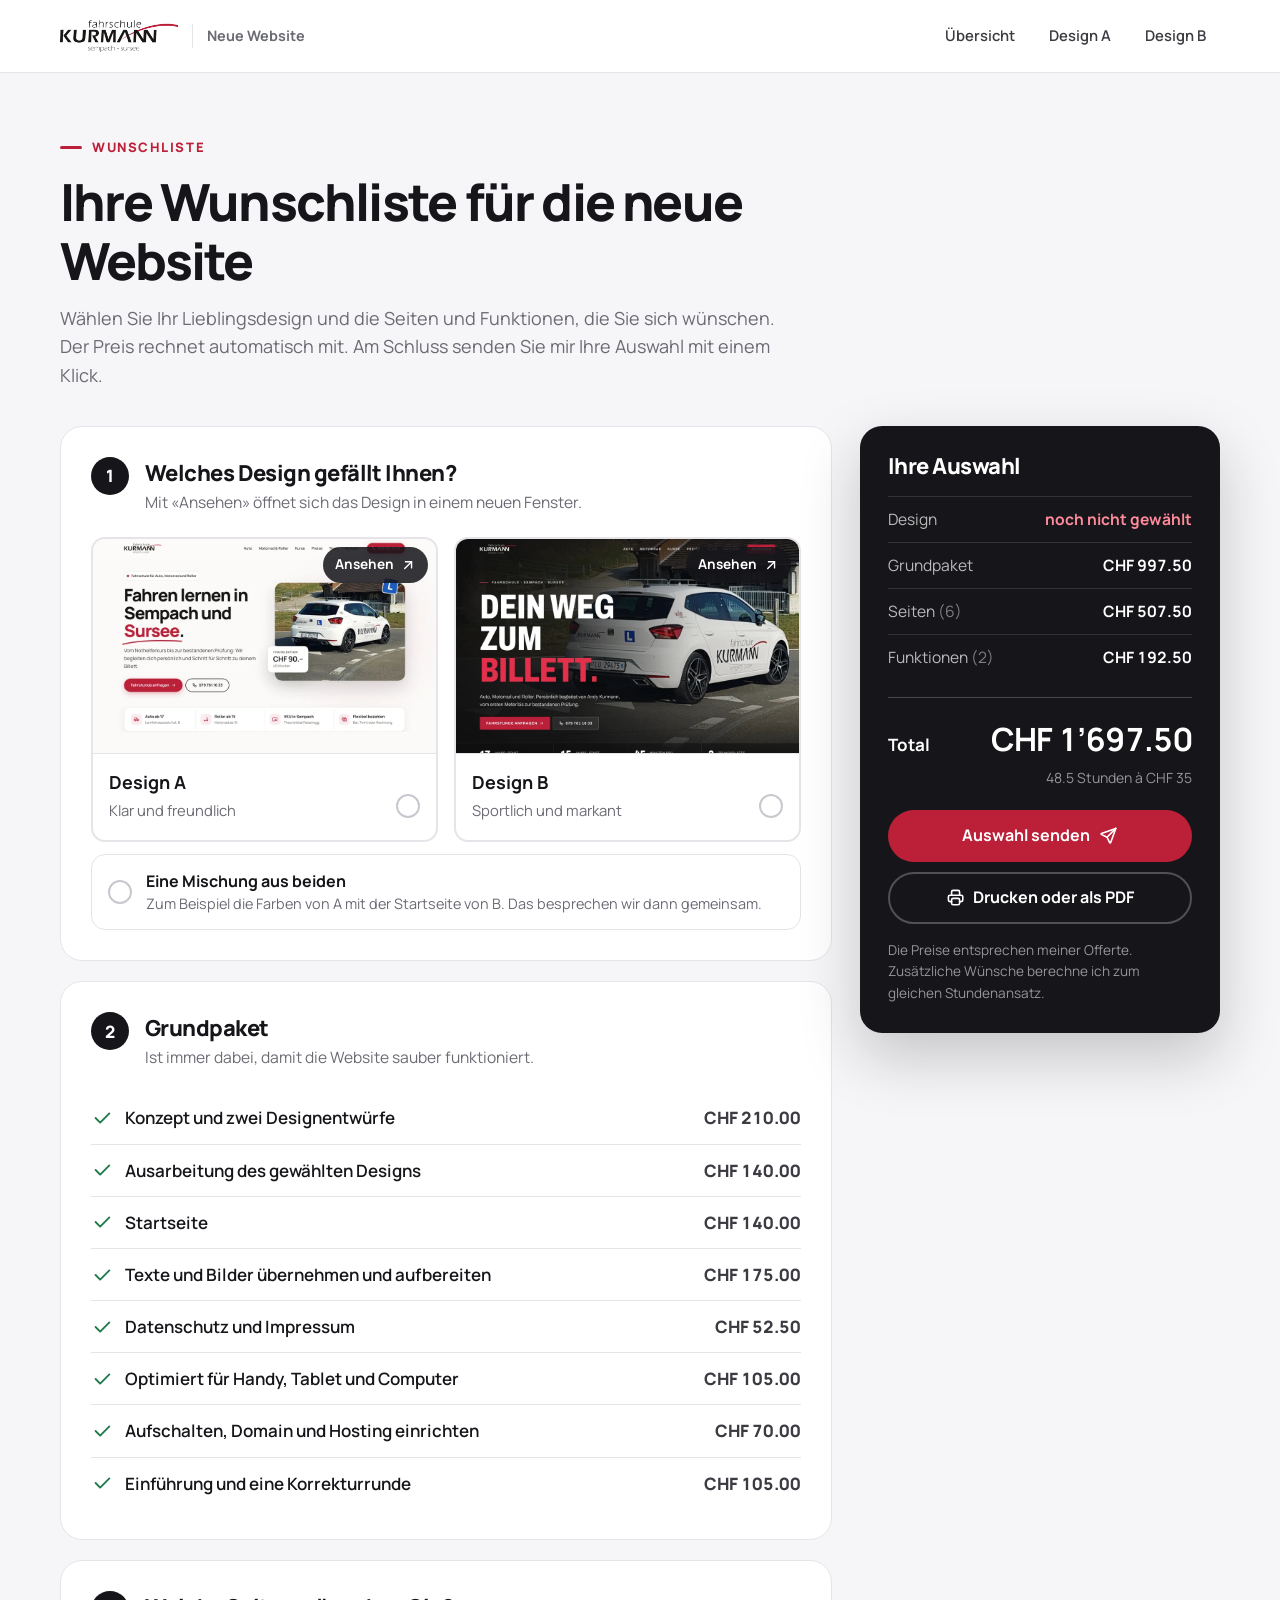
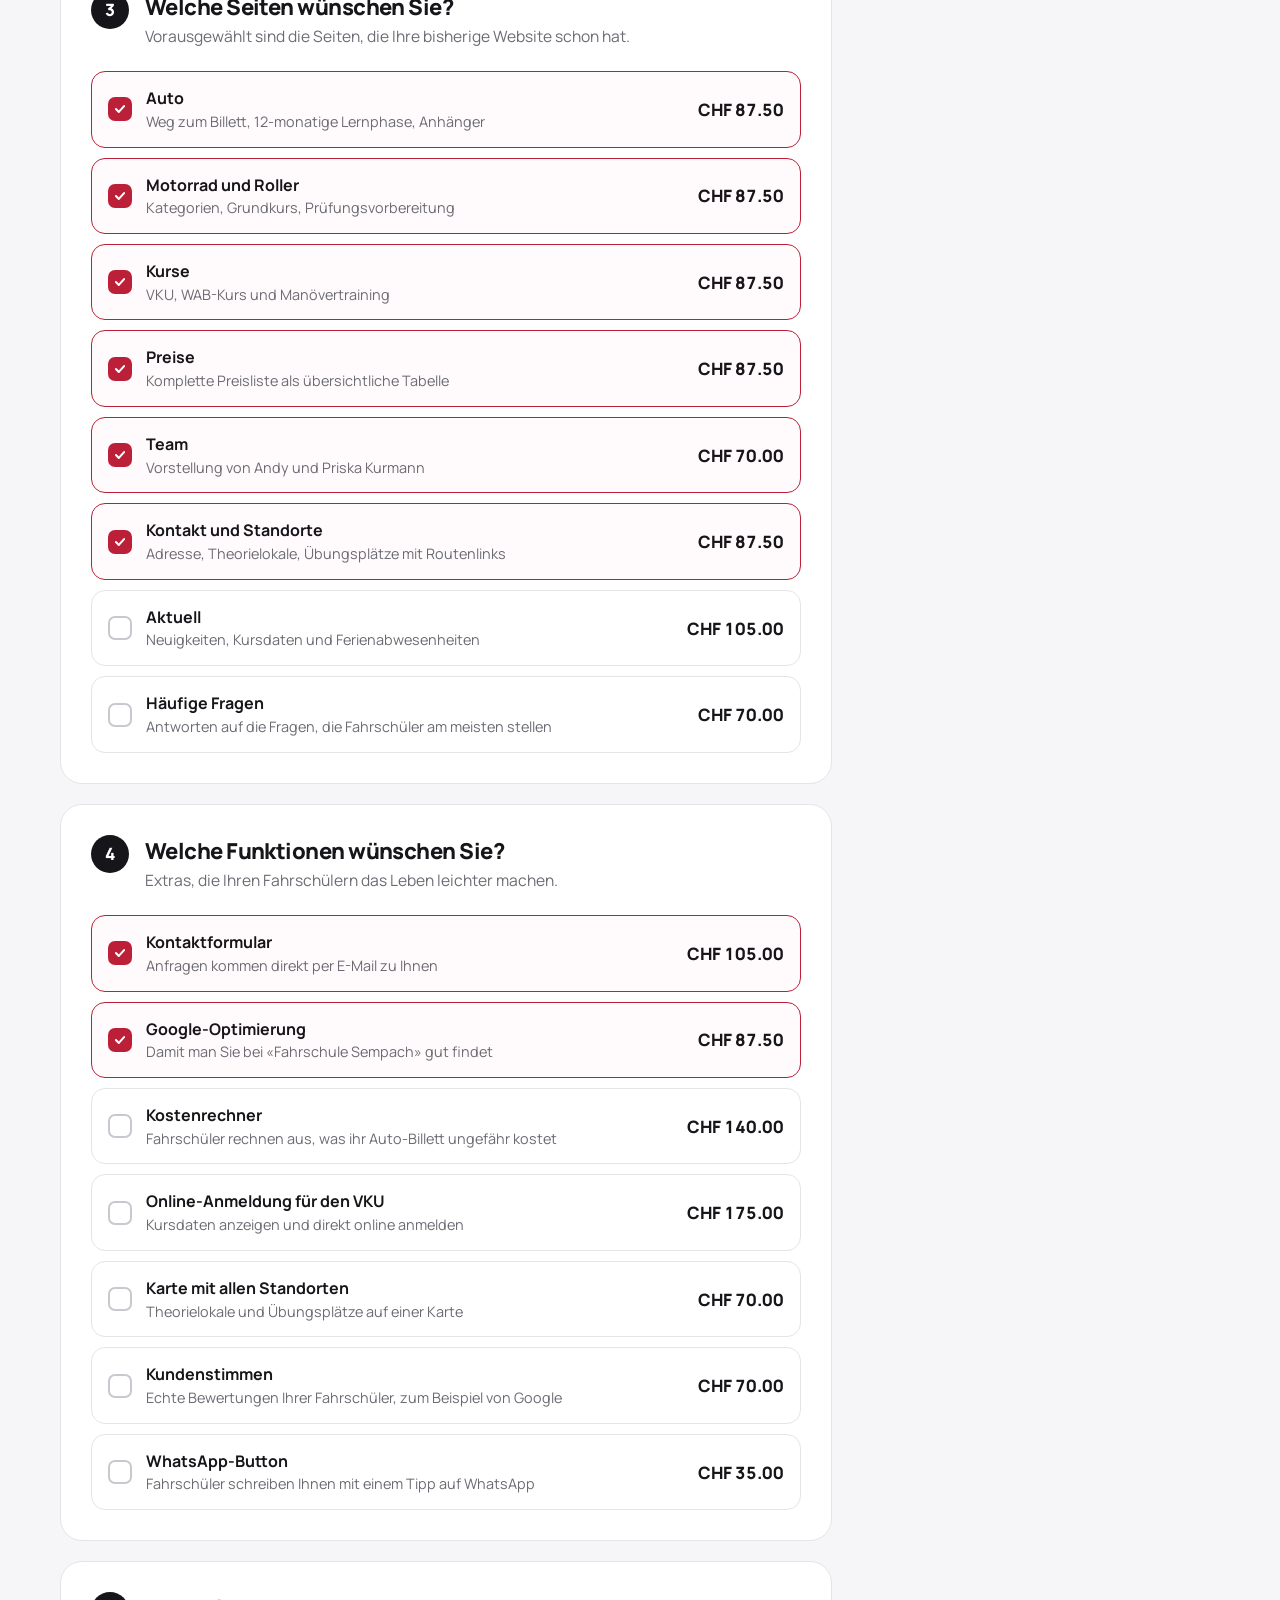
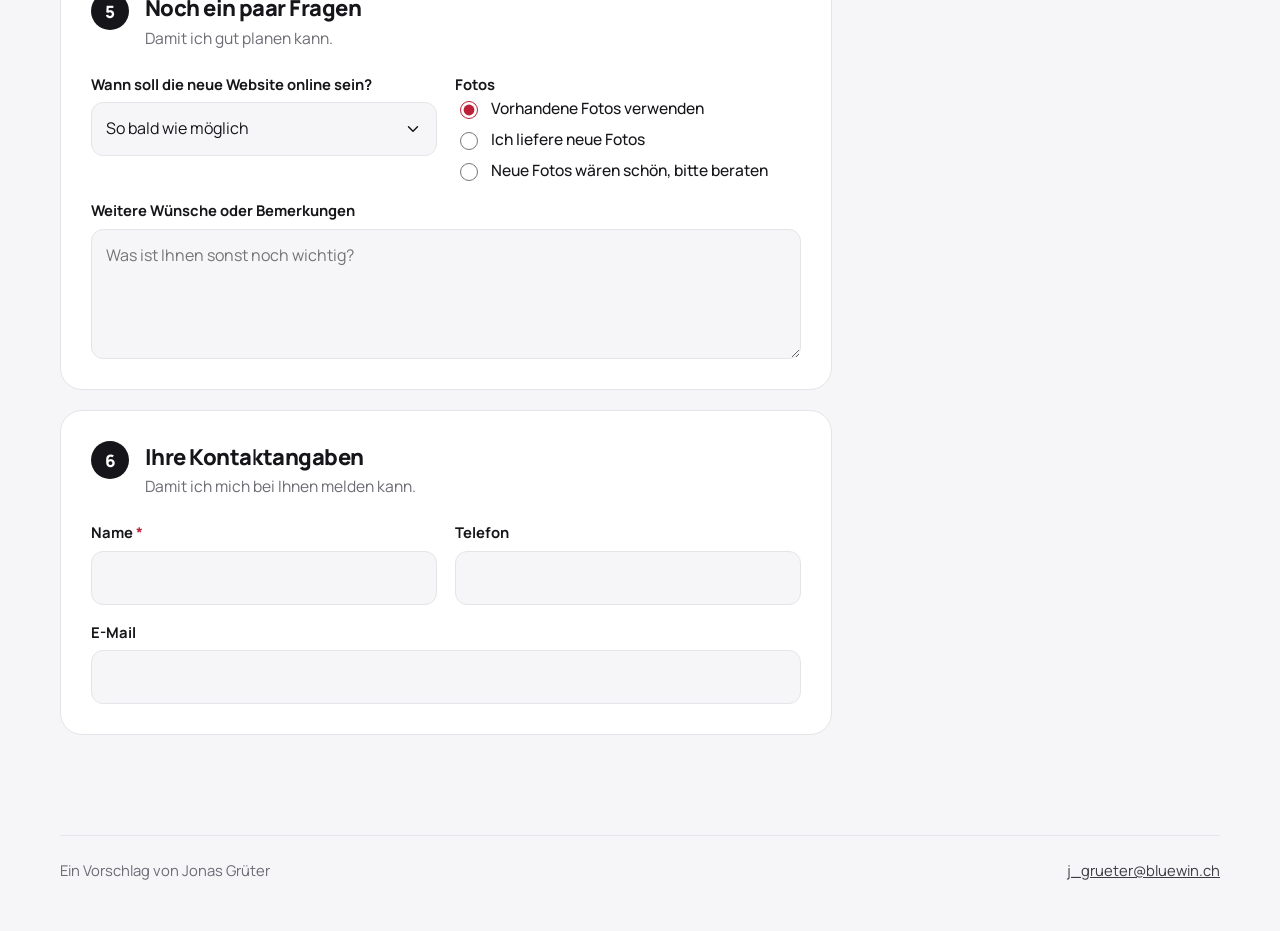
==== wunschliste/index.html @ 1cbbe9bb "Zwei Designvorschläge für die Startseite und Wunschliste Statt der fertigen Einseiten-Website gibt e" ====
<!doctype html>
<html lang="de-CH">
<head>
  <meta charset="utf-8">
  <meta name="viewport" content="width=device-width, initial-scale=1">
  <title>Wunschliste | Neue Website Fahrschule Kurmann</title>
  <meta name="description" content="Wählen Sie Design, Seiten und Funktionen für die neue Website der Fahrschule Kurmann.">
  <meta name="robots" content="noindex, nofollow">
  <meta name="theme-color" content="#bc2038">
  <link rel="icon" href="../favicon.svg" type="image/svg+xml">
  <link rel="preload" href="../assets/fonts/manrope-latin-wght-normal.woff2" as="font" type="font/woff2" crossorigin>
  <link rel="stylesheet" href="../assets/shared/basis.css">
  <link rel="stylesheet" href="style.css">
  <script src="app.js" defer></script>
</head>
<body>
  <!-- Icons: Tabler Icons (MIT), https://tabler.io/icons -->
  <svg xmlns="http://www.w3.org/2000/svg" style="display:none" aria-hidden="true">
    <symbol id="i-arrow-up-right" viewBox="0 0 24 24"><path d="M17 7l-10 10"/><path d="M8 7l9 0l0 9"/></symbol>
    <symbol id="i-check" viewBox="0 0 24 24"><path d="M5 12l5 5l10 -10"/></symbol>
    <symbol id="i-printer" viewBox="0 0 24 24"><path d="M17 17h2a2 2 0 0 0 2 -2v-4a2 2 0 0 0 -2 -2h-14a2 2 0 0 0 -2 2v4a2 2 0 0 0 2 2h2"/><path d="M17 9v-4a2 2 0 0 0 -2 -2h-6a2 2 0 0 0 -2 2v4"/><path d="M7 15a2 2 0 0 1 2 -2h6a2 2 0 0 1 2 2v4a2 2 0 0 1 -2 2h-6a2 2 0 0 1 -2 -2l0 -4"/></symbol>
    <symbol id="i-send" viewBox="0 0 24 24"><path d="M10 14l11 -11"/><path d="M21 3l-6.5 18a.55 .55 0 0 1 -1 0l-3.5 -7l-7 -3.5a.55 .55 0 0 1 0 -1l18 -6.5"/></symbol>
  </svg>

  <header class="top">
    <div class="wrap top-inner">
      <a class="top-brand" href="../">
        <img src="../assets/img/logo.png" alt="Fahrschule Kurmann" width="450" height="124">
        <span>Neue Website</span>
      </a>
      <nav class="top-links" aria-label="Designvorschläge">
        <a href="../">Übersicht</a>
        <a href="../design-a/" target="_blank" rel="noopener">Design A</a>
        <a href="../design-b/" target="_blank" rel="noopener">Design B</a>
      </nav>
    </div>
  </header>

  <main class="wrap">
    <div class="intro">
      <p class="kicker">Wunschliste</p>
      <h1>Ihre Wunschliste für die neue Website</h1>
      <p>Wählen Sie Ihr Lieblingsdesign und die Seiten und Funktionen, die Sie sich wünschen. Der Preis rechnet automatisch mit. Am Schluss senden Sie mir Ihre Auswahl mit einem Klick.</p>
    </div>

    <div class="layout">
      <form class="wish" id="wish" novalidate>

        <!-- 1 Design -->
        <section class="block" aria-labelledby="h-design">
          <div class="block-head">
            <span class="block-no">1</span>
            <div>
              <h2 id="h-design">Welches Design gefällt Ihnen?</h2>
              <p>Mit «Ansehen» öffnet sich das Design in einem neuen Fenster.</p>
            </div>
          </div>
          <div class="designs" id="designs">
            <div class="design">
              <label class="design-pick">
                <input type="radio" name="design" value="Design A: Klar und freundlich">
                <img src="../assets/img/vorschau-a.webp" width="960" height="600" alt="Vorschau Design A">
                <span class="design-text"><strong>Design A</strong><span>Klar und freundlich</span></span>
                <span class="radio" aria-hidden="true"></span>
              </label>
              <a class="design-view" href="../design-a/" target="_blank" rel="noopener">Ansehen <svg class="i" aria-hidden="true"><use href="#i-arrow-up-right"/></svg></a>
            </div>
            <div class="design">
              <label class="design-pick">
                <input type="radio" name="design" value="Design B: Sportlich und markant">
                <img src="../assets/img/vorschau-b.webp" width="960" height="600" alt="Vorschau Design B">
                <span class="design-text"><strong>Design B</strong><span>Sportlich und markant</span></span>
                <span class="radio" aria-hidden="true"></span>
              </label>
              <a class="design-view" href="../design-b/" target="_blank" rel="noopener">Ansehen <svg class="i" aria-hidden="true"><use href="#i-arrow-up-right"/></svg></a>
            </div>
          </div>
          <label class="opt opt-mix">
            <input type="radio" name="design" value="Mischung aus beiden, gerne besprechen">
            <span class="opt-box opt-box-round" aria-hidden="true"></span>
            <span class="opt-text"><strong>Eine Mischung aus beiden</strong><small>Zum Beispiel die Farben von A mit der Startseite von B. Das besprechen wir dann gemeinsam.</small></span>
          </label>
          <p class="error" id="design-error" hidden>Bitte wählen Sie ein Design aus.</p>
        </section>

        <!-- 2 Grundpaket -->
        <section class="block" aria-labelledby="h-base">
          <div class="block-head">
            <span class="block-no">2</span>
            <div>
              <h2 id="h-base">Grundpaket</h2>
              <p>Ist immer dabei, damit die Website sauber funktioniert.</p>
            </div>
          </div>
          <ul class="base" id="base">
            <li data-hours="6"><svg class="i" aria-hidden="true"><use href="#i-check"/></svg><span>Konzept und zwei Designentwürfe</span><span class="cost">CHF 210.00</span></li>
            <li data-hours="4"><svg class="i" aria-hidden="true"><use href="#i-check"/></svg><span>Ausarbeitung des gewählten Designs</span><span class="cost">CHF 140.00</span></li>
            <li data-hours="4"><svg class="i" aria-hidden="true"><use href="#i-check"/></svg><span>Startseite</span><span class="cost">CHF 140.00</span></li>
            <li data-hours="5"><svg class="i" aria-hidden="true"><use href="#i-check"/></svg><span>Texte und Bilder übernehmen und aufbereiten</span><span class="cost">CHF 175.00</span></li>
            <li data-hours="1.5"><svg class="i" aria-hidden="true"><use href="#i-check"/></svg><span>Datenschutz und Impressum</span><span class="cost">CHF 52.50</span></li>
            <li data-hours="3"><svg class="i" aria-hidden="true"><use href="#i-check"/></svg><span>Optimiert für Handy, Tablet und Computer</span><span class="cost">CHF 105.00</span></li>
            <li data-hours="2"><svg class="i" aria-hidden="true"><use href="#i-check"/></svg><span>Aufschalten, Domain und Hosting einrichten</span><span class="cost">CHF 70.00</span></li>
            <li data-hours="3"><svg class="i" aria-hidden="true"><use href="#i-check"/></svg><span>Einführung und eine Korrekturrunde</span><span class="cost">CHF 105.00</span></li>
          </ul>
        </section>

        <!-- 3 Seiten -->
        <section class="block" aria-labelledby="h-pages">
          <div class="block-head">
            <span class="block-no">3</span>
            <div>
              <h2 id="h-pages">Welche Seiten wünschen Sie?</h2>
              <p>Vorausgewählt sind die Seiten, die Ihre bisherige Website schon hat.</p>
            </div>
          </div>
          <div class="opts" data-group="Seiten">
            <label class="opt"><input type="checkbox" name="seite" value="Auto" data-hours="2.5" checked><span class="opt-box" aria-hidden="true"></span><span class="opt-text"><strong>Auto</strong><small>Weg zum Billett, 12-monatige Lernphase, Anhänger</small></span><span class="cost">CHF 87.50</span></label>
            <label class="opt"><input type="checkbox" name="seite" value="Motorrad und Roller" data-hours="2.5" checked><span class="opt-box" aria-hidden="true"></span><span class="opt-text"><strong>Motorrad und Roller</strong><small>Kategorien, Grundkurs, Prüfungsvorbereitung</small></span><span class="cost">CHF 87.50</span></label>
            <label class="opt"><input type="checkbox" name="seite" value="Kurse" data-hours="2.5" checked><span class="opt-box" aria-hidden="true"></span><span class="opt-text"><strong>Kurse</strong><small>VKU, WAB-Kurs und Manövertraining</small></span><span class="cost">CHF 87.50</span></label>
            <label class="opt"><input type="checkbox" name="seite" value="Preise" data-hours="2.5" checked><span class="opt-box" aria-hidden="true"></span><span class="opt-text"><strong>Preise</strong><small>Komplette Preisliste als übersichtliche Tabelle</small></span><span class="cost">CHF 87.50</span></label>
            <label class="opt"><input type="checkbox" name="seite" value="Team" data-hours="2" checked><span class="opt-box" aria-hidden="true"></span><span class="opt-text"><strong>Team</strong><small>Vorstellung von Andy und Priska Kurmann</small></span><span class="cost">CHF 70.00</span></label>
            <label class="opt"><input type="checkbox" name="seite" value="Kontakt und Standorte" data-hours="2.5" checked><span class="opt-box" aria-hidden="true"></span><span class="opt-text"><strong>Kontakt und Standorte</strong><small>Adresse, Theorielokale, Übungsplätze mit Routenlinks</small></span><span class="cost">CHF 87.50</span></label>
            <label class="opt"><input type="checkbox" name="seite" value="Aktuell" data-hours="3"><span class="opt-box" aria-hidden="true"></span><span class="opt-text"><strong>Aktuell</strong><small>Neuigkeiten, Kursdaten und Ferienabwesenheiten</small></span><span class="cost">CHF 105.00</span></label>
            <label class="opt"><input type="checkbox" name="seite" value="Häufige Fragen" data-hours="2"><span class="opt-box" aria-hidden="true"></span><span class="opt-text"><strong>Häufige Fragen</strong><small>Antworten auf die Fragen, die Fahrschüler am meisten stellen</small></span><span class="cost">CHF 70.00</span></label>
          </div>
        </section>

        <!-- 4 Funktionen -->
        <section class="block" aria-labelledby="h-features">
          <div class="block-head">
            <span class="block-no">4</span>
            <div>
              <h2 id="h-features">Welche Funktionen wünschen Sie?</h2>
              <p>Extras, die Ihren Fahrschülern das Leben leichter machen.</p>
            </div>
          </div>
          <div class="opts" data-group="Funktionen">
            <label class="opt"><input type="checkbox" name="funktion" value="Kontaktformular" data-hours="3" checked><span class="opt-box" aria-hidden="true"></span><span class="opt-text"><strong>Kontaktformular</strong><small>Anfragen kommen direkt per E-Mail zu Ihnen</small></span><span class="cost">CHF 105.00</span></label>
            <label class="opt"><input type="checkbox" name="funktion" value="Google-Optimierung" data-hours="2.5" checked><span class="opt-box" aria-hidden="true"></span><span class="opt-text"><strong>Google-Optimierung</strong><small>Damit man Sie bei «Fahrschule Sempach» gut findet</small></span><span class="cost">CHF 87.50</span></label>
            <label class="opt"><input type="checkbox" name="funktion" value="Kostenrechner" data-hours="4"><span class="opt-box" aria-hidden="true"></span><span class="opt-text"><strong>Kostenrechner</strong><small>Fahrschüler rechnen aus, was ihr Auto-Billett ungefähr kostet</small></span><span class="cost">CHF 140.00</span></label>
            <label class="opt"><input type="checkbox" name="funktion" value="Online-Anmeldung VKU" data-hours="5"><span class="opt-box" aria-hidden="true"></span><span class="opt-text"><strong>Online-Anmeldung für den VKU</strong><small>Kursdaten anzeigen und direkt online anmelden</small></span><span class="cost">CHF 175.00</span></label>
            <label class="opt"><input type="checkbox" name="funktion" value="Karte mit Standorten" data-hours="2"><span class="opt-box" aria-hidden="true"></span><span class="opt-text"><strong>Karte mit allen Standorten</strong><small>Theorielokale und Übungsplätze auf einer Karte</small></span><span class="cost">CHF 70.00</span></label>
            <label class="opt"><input type="checkbox" name="funktion" value="Kundenstimmen" data-hours="2"><span class="opt-box" aria-hidden="true"></span><span class="opt-text"><strong>Kundenstimmen</strong><small>Echte Bewertungen Ihrer Fahrschüler, zum Beispiel von Google</small></span><span class="cost">CHF 70.00</span></label>
            <label class="opt"><input type="checkbox" name="funktion" value="WhatsApp-Button" data-hours="1"><span class="opt-box" aria-hidden="true"></span><span class="opt-text"><strong>WhatsApp-Button</strong><small>Fahrschüler schreiben Ihnen mit einem Tipp auf WhatsApp</small></span><span class="cost">CHF 35.00</span></label>
          </div>
        </section>

        <!-- 5 Weitere Angaben -->
        <section class="block" aria-labelledby="h-more">
          <div class="block-head">
            <span class="block-no">5</span>
            <div>
              <h2 id="h-more">Noch ein paar Fragen</h2>
              <p>Damit ich gut planen kann.</p>
            </div>
          </div>
          <div class="fields">
            <div class="field">
              <label for="f-when">Wann soll die neue Website online sein?</label>
              <select id="f-when" name="termin">
                <option>So bald wie möglich</option>
                <option>Bis Ende 2026</option>
                <option>Bis Frühling 2027, vor der Motorradsaison</option>
                <option>Kein fester Termin</option>
              </select>
            </div>
            <fieldset class="field">
              <legend>Fotos</legend>
              <label class="mini"><input type="radio" name="fotos" value="Vorhandene Fotos verwenden" checked> Vorhandene Fotos verwenden</label>
              <label class="mini"><input type="radio" name="fotos" value="Ich liefere neue Fotos"> Ich liefere neue Fotos</label>
              <label class="mini"><input type="radio" name="fotos" value="Neue Fotos wären schön, bitte beraten"> Neue Fotos wären schön, bitte beraten</label>
            </fieldset>
            <div class="field field-full">
              <label for="f-notes">Weitere Wünsche oder Bemerkungen</label>
              <textarea id="f-notes" name="bemerkungen" rows="4" placeholder="Was ist Ihnen sonst noch wichtig?"></textarea>
            </div>
          </div>
        </section>

        <!-- 6 Kontakt -->
        <section class="block" aria-labelledby="h-contact">
          <div class="block-head">
            <span class="block-no">6</span>
            <div>
              <h2 id="h-contact">Ihre Kontaktangaben</h2>
              <p>Damit ich mich bei Ihnen melden kann.</p>
            </div>
          </div>
          <div class="fields">
            <div class="field">
              <label for="f-name">Name <span class="req" aria-hidden="true">*</span></label>
              <input id="f-name" name="name" type="text" autocomplete="name" required>
            </div>
            <div class="field">
              <label for="f-phone">Telefon</label>
              <input id="f-phone" name="telefon" type="tel" autocomplete="tel">
            </div>
            <div class="field field-full">
              <label for="f-mail">E-Mail</label>
              <input id="f-mail" name="email" type="email" autocomplete="email">
            </div>
          </div>
        </section>
      </form>

      <aside class="summary" id="summary" aria-labelledby="h-summary">
        <h2 id="h-summary">Ihre Auswahl</h2>
        <dl class="sum-lines">
          <div><dt>Design</dt><dd id="s-design" class="sum-design">noch nicht gewählt</dd></div>
          <div><dt>Grundpaket</dt><dd id="s-base">CHF 997.50</dd></div>
          <div><dt>Seiten <span id="s-pages-n">(6)</span></dt><dd id="s-pages">CHF 507.50</dd></div>
          <div><dt>Funktionen <span id="s-feat-n">(2)</span></dt><dd id="s-feat">CHF 192.50</dd></div>
        </dl>
        <div class="sum-total">
          <span>Total</span>
          <strong id="s-total">CHF 1’697.50</strong>
        </div>
        <p class="sum-hours"><span id="s-hours">48.5</span> Stunden à CHF 35</p>
        <div class="sum-actions no-print">
          <button class="btn btn-red btn-block" type="submit" form="wish">Auswahl senden <svg class="i" aria-hidden="true"><use href="#i-send"/></svg></button>
          <button class="btn btn-line btn-block" type="button" id="print"><svg class="i" aria-hidden="true"><use href="#i-printer"/></svg> Drucken oder als PDF</button>
        </div>
        <div class="status" id="status" role="status" aria-live="polite" hidden></div>
        <p class="sum-note">Die Preise entsprechen meiner Offerte. Zusätzliche Wünsche berechne ich zum gleichen Stundenansatz.</p>
      </aside>
    </div>
  </main>

  <div class="mbar no-print">
    <span>Total <strong id="m-total">CHF 1’697.50</strong></span>
    <a class="btn btn-red" href="#summary">Zur Auswahl</a>
  </div>

  <footer class="foot">
    <div class="wrap foot-inner">
      <span>Ein Vorschlag von Jonas Grüter</span>
      <a data-mail href="#">E-Mail an Jonas Grüter</a>
    </div>
  </footer>
</body>
</html>
---- assets/shared/basis.css ----
/* Übersicht und Wunschliste: neutrales Grund-Design für die Präsentation */

@font-face {
  font-family: "Manrope";
  src: url("../fonts/manrope-latin-wght-normal.woff2") format("woff2");
  font-weight: 200 800; font-display: swap;
  unicode-range: U+0000-00FF, U+0131, U+0152-0153, U+02BB-02BC, U+02C6, U+02DA, U+02DC, U+0304, U+0308, U+0329, U+2000-206F, U+20AC, U+2122, U+2191, U+2193, U+2212, U+2215, U+FEFF, U+FFFD;
}
@font-face {
  font-family: "Manrope";
  src: url("../fonts/manrope-latin-ext-wght-normal.woff2") format("woff2");
  font-weight: 200 800; font-display: swap;
  unicode-range: U+0100-02BA, U+02BD-02C5, U+02C7-02CC, U+02CE-02D7, U+02DD-02FF, U+1E00-1E9F, U+20A0-20AB, U+20AD-20C0, U+2113, U+2C60-2C7F, U+A720-A7FF;
}

:root {
  --ink: #16161a;
  --ink-2: #3b3b42;
  --muted: #6b6b74;
  --line: #e5e4e8;
  --bg: #f6f6f8;
  --white: #fff;
  --soft: #efeff3;
  --red: #bc2038;
  --red-dark: #9a1a2e;
  --red-soft: #fbedef;
  --green: #1f7a4a;
  --green-soft: #e8f5ee;
  --r-lg: 22px;
  --r: 14px;
  --shadow: 0 1px 2px rgb(22 22 26 / 5%), 0 10px 30px rgb(22 22 26 / 7%);
  --wrap: 1160px;
  --gut: 24px;
}

*, *::before, *::after { box-sizing: border-box; }
html { -webkit-text-size-adjust: 100%; }
body {
  margin: 0; background: var(--bg); color: var(--ink);
  font: 400 1.0625rem/1.6 "Manrope", ui-sans-serif, system-ui, -apple-system, "Segoe UI", Roboto, Arial, sans-serif;
  -webkit-font-smoothing: antialiased;
}
img { display: block; max-width: 100%; height: auto; }
a { color: var(--red); }
h1, h2, h3 { margin: 0; font-weight: 800; line-height: 1.15; letter-spacing: -0.025em; }
p { margin: 0 0 1em; }
p:last-child { margin-bottom: 0; }
ul, ol { margin: 0; padding: 0; list-style: none; }
:focus-visible { outline: 3px solid var(--red); outline-offset: 3px; border-radius: 6px; }
.i { width: 1.2em; height: 1.2em; flex: none; fill: none; stroke: currentColor; stroke-width: 2; stroke-linecap: round; stroke-linejoin: round; }
.wrap { width: 100%; max-width: calc(var(--wrap) + 2 * var(--gut)); margin: 0 auto; padding: 0 var(--gut); }

/* Kopfzeile */
.top { background: var(--white); border-bottom: 1px solid var(--line); }
.top-inner { display: flex; align-items: center; justify-content: space-between; gap: 20px; min-height: 72px; flex-wrap: wrap; }
.top-brand { display: flex; align-items: center; gap: 14px; text-decoration: none; color: var(--ink); }
.top-brand img { width: 118px; }
.top-brand span { padding-left: 14px; border-left: 1px solid var(--line); font-size: .9rem; font-weight: 700; color: var(--muted); }
.top-links { display: flex; gap: 6px; flex-wrap: wrap; }
.top-links a { padding: 8px 14px; border-radius: 999px; color: var(--ink-2); font-weight: 600; font-size: .925rem; text-decoration: none; }
.top-links a:hover { background: var(--soft); color: var(--ink); }

/* Buttons */
.btn {
  display: inline-flex; align-items: center; justify-content: center; gap: .55em;
  padding: .9em 1.35em; border-radius: 999px; border: 2px solid transparent;
  font: inherit; font-weight: 700; font-size: 1rem; line-height: 1.2; text-decoration: none; cursor: pointer;
  transition: background-color .2s, color .2s, border-color .2s, transform .2s;
}
.btn:hover { transform: translateY(-1px); }
.btn-red { background: var(--red); color: #fff; }
.btn-red:hover { background: var(--red-dark); color: #fff; }
.btn-dark { background: var(--ink); color: #fff; }
.btn-dark:hover { background: #000; color: #fff; }
.btn-line { border-color: var(--line); background: var(--white); color: var(--ink); }
.btn-line:hover { border-color: var(--ink); color: var(--ink); }
.btn-block { width: 100%; }

.kicker { display: inline-flex; align-items: center; gap: 10px; margin-bottom: 14px; color: var(--red); font-size: .8125rem; font-weight: 800; letter-spacing: .12em; text-transform: uppercase; }
.kicker::before { content: ""; width: 22px; height: 3px; border-radius: 3px; background: currentColor; }
.chips { display: flex; flex-wrap: wrap; gap: 8px; }
.chips li { padding: 5px 12px; border-radius: 999px; background: var(--soft); font-size: .85rem; font-weight: 700; color: var(--ink-2); }

.foot { padding: 40px 0 48px; color: var(--muted); font-size: .925rem; }
.foot-inner { display: flex; justify-content: space-between; gap: 16px; flex-wrap: wrap; padding-top: 24px; background: linear-gradient(var(--line), var(--line)) no-repeat top center / calc(100% - 2 * var(--gut)) 1px; }
.foot a { color: var(--ink-2); }

@media (max-width: 640px) {
  :root { --gut: 16px; }
  body { font-size: 1rem; }
  .top-brand span { display: none; }
}

@media print {
  body { background: #fff; }
  .top-links, .no-print { display: none !important; }
}
---- wunschliste/style.css ----
/* Wunschliste */

.intro { max-width: 720px; padding: 56px 0 36px; }
.intro h1 { font-size: clamp(2.1rem, 4.4vw, 3.2rem); letter-spacing: -0.035em; margin-bottom: 14px; }
.intro p:not(.kicker) { color: var(--muted); font-size: 1.125rem; }

.layout { display: grid; grid-template-columns: 1fr 360px; gap: 28px; align-items: start; padding-bottom: 40px; }

/* Blöcke */
.block { margin-bottom: 20px; padding: 30px; border-radius: var(--r-lg); background: var(--white); border: 1px solid var(--line); }
.block-head { display: flex; gap: 16px; align-items: flex-start; margin-bottom: 22px; }
.block-no { display: grid; place-items: center; width: 38px; height: 38px; flex: none; border-radius: 50%; background: var(--ink); color: #fff; font-weight: 800; }
.block-head h2 { font-size: 1.375rem; margin: 4px 0 4px; }
.block-head p { color: var(--muted); font-size: .975rem; }

/* Design-Auswahl */
.designs { display: grid; grid-template-columns: 1fr 1fr; gap: 16px; }
.design { position: relative; }
.design-pick {
  position: relative; display: block; overflow: hidden; cursor: pointer;
  border-radius: var(--r); border: 2px solid var(--line); background: var(--white);
  transition: border-color .2s, box-shadow .2s;
}
.design-pick:hover { border-color: #c9c8cf; }
.design-pick input { position: absolute; opacity: 0; pointer-events: none; }
.design-pick img { width: 100%; aspect-ratio: 16 / 10; object-fit: cover; object-position: top; border-bottom: 1px solid var(--line); }
.design-text { display: block; padding: 14px 52px 16px 16px; }
.design-text strong { display: block; font-size: 1.125rem; }
.design-text span { color: var(--muted); font-size: .925rem; }
.radio { position: absolute; right: 16px; bottom: 22px; width: 24px; height: 24px; border-radius: 50%; border: 2px solid #c9c8cf; background: #fff; transition: border-color .2s, box-shadow .2s; }
.design-pick:has(input:checked) { border-color: var(--red); box-shadow: 0 0 0 4px var(--red-soft); }
.design-pick input:checked ~ .radio { border-color: var(--red); box-shadow: inset 0 0 0 5px #fff; background: var(--red); }
.design-pick:has(input:focus-visible) { outline: 3px solid var(--red); outline-offset: 3px; }
.design-view {
  position: absolute; top: 10px; right: 10px; display: inline-flex; align-items: center; gap: 6px;
  padding: 7px 12px; border-radius: 999px; background: rgb(22 22 26 / 86%); color: #fff;
  font-size: .85rem; font-weight: 700; text-decoration: none;
}
.design-view:hover { background: var(--red); color: #fff; }

/* Optionen */
.opts { display: grid; gap: 10px; }
.opt {
  position: relative; display: flex; align-items: center; gap: 14px; cursor: pointer;
  padding: 14px 16px; border-radius: var(--r); border: 1.5px solid var(--line); background: var(--white);
  transition: border-color .2s, background-color .2s;
}
.opt:hover { border-color: #c9c8cf; }
.opt input { position: absolute; opacity: 0; pointer-events: none; }
.opt-box {
  display: grid; place-items: center; width: 24px; height: 24px; flex: none;
  border-radius: 7px; border: 2px solid #c9c8cf; background: #fff; transition: background-color .2s, border-color .2s;
}
.opt-box-round { border-radius: 50%; }
.opt input:checked ~ .opt-box {
  border-color: var(--red);
  background: var(--red) url("data:image/svg+xml,%3Csvg xmlns='http://www.w3.org/2000/svg' viewBox='0 0 24 24' fill='none' stroke='white' stroke-width='3.5' stroke-linecap='round' stroke-linejoin='round'%3E%3Cpath d='M5 12l5 5l9 -10'/%3E%3C/svg%3E") no-repeat center / 14px;
}
.opt input[type="radio"]:checked ~ .opt-box { background: var(--red); box-shadow: inset 0 0 0 5px #fff; }
.opt:has(input:checked) { border-color: var(--red); background: #fffafb; }
.opt:has(input:focus-visible) { outline: 3px solid var(--red); outline-offset: 2px; }
.opt-text { flex: 1; min-width: 0; }
.opt-text strong { display: block; font-size: 1rem; }
.opt-text small { display: block; color: var(--muted); font-size: .9rem; line-height: 1.45; }
.opt .cost { white-space: nowrap; font-weight: 800; font-variant-numeric: tabular-nums; }
.opt-mix { margin-top: 12px; }
.error { margin-top: 12px; color: var(--red); font-weight: 700; font-size: .95rem; }
.block.has-error { border-color: var(--red); box-shadow: 0 0 0 4px var(--red-soft); }

/* Grundpaket */
.base { display: grid; }
.base li { display: flex; align-items: center; gap: 12px; padding: 12px 0; border-top: 1px solid var(--line); font-weight: 600; }
.base li:first-child { border-top: 0; }
.base .i { color: var(--green); width: 22px; height: 22px; }
.base li span:not(.cost) { flex: 1; }
.base .cost { white-space: nowrap; font-weight: 800; font-variant-numeric: tabular-nums; color: var(--ink-2); }

/* Felder */
.fields { display: grid; grid-template-columns: 1fr 1fr; gap: 16px 18px; }
.field { display: flex; flex-direction: column; gap: 6px; min-width: 0; margin: 0; padding: 0; border: 0; }
.field-full { grid-column: 1 / -1; }
.field label, .field legend { font-weight: 700; font-size: .925rem; padding: 0; }
.req { color: var(--red); }
.field input, .field select, .field textarea {
  width: 100%; padding: 13px 14px; border-radius: 12px; border: 1.5px solid var(--line);
  background: var(--bg); color: var(--ink); font: inherit; font-size: 1rem;
}
.field select {
  -webkit-appearance: none; appearance: none; padding-right: 42px; cursor: pointer;
  background: var(--bg) url("data:image/svg+xml,%3Csvg xmlns='http://www.w3.org/2000/svg' viewBox='0 0 24 24' fill='none' stroke='%2316161a' stroke-width='2' stroke-linecap='round' stroke-linejoin='round'%3E%3Cpath d='M6 9l6 6l6 -6'/%3E%3C/svg%3E") no-repeat right 14px center / 18px;
}
.field textarea { resize: vertical; min-height: 110px; }
.field input:focus, .field select:focus, .field textarea:focus { outline: none; border-color: var(--red); background-color: #fff; box-shadow: 0 0 0 4px rgb(188 32 56 / 12%); }
.field.has-error input { border-color: var(--red); background: var(--red-soft); }
.field-error { color: var(--red); font-size: .85rem; font-weight: 700; }
.mini { display: flex; align-items: center; gap: 10px; font-weight: 500 !important; font-size: .975rem !important; cursor: pointer; }
.mini input { width: 18px; height: 18px; accent-color: var(--red); }

/* Zusammenfassung */
.summary {
  position: sticky; top: 20px; padding: 28px; border-radius: var(--r-lg);
  background: var(--ink); color: #fff; box-shadow: 0 24px 60px rgb(22 22 26 / 22%);
}
.summary h2 { font-size: 1.375rem; margin-bottom: 16px; }
.sum-lines div { display: flex; justify-content: space-between; gap: 12px; padding: 10px 0; border-top: 1px solid rgb(255 255 255 / 12%); font-size: .975rem; }
.sum-lines dt { color: rgb(255 255 255 / 70%); }
.sum-lines dt span { color: rgb(255 255 255 / 45%); }
.sum-lines dd { margin: 0; font-weight: 700; text-align: right; font-variant-numeric: tabular-nums; }
.sum-design { color: #ff8a9b; }
.sum-design.is-set { color: #fff; }
.sum-total { display: flex; justify-content: space-between; align-items: baseline; gap: 12px; padding-top: 16px; border-top: 1px solid rgb(255 255 255 / 22%); }
.sum-total span { font-weight: 700; }
.sum-total strong { font-size: 2rem; letter-spacing: -0.02em; font-variant-numeric: tabular-nums; white-space: nowrap; }
.sum-hours { margin: 2px 0 20px; text-align: right; color: rgb(255 255 255 / 55%); font-size: .875rem; }
.sum-actions { display: grid; gap: 10px; }
.summary .btn-line { background: transparent; border-color: rgb(255 255 255 / 25%); color: #fff; }
.summary .btn-line:hover { border-color: #fff; }
.sum-note { margin-top: 16px; color: rgb(255 255 255 / 55%); font-size: .85rem; }
.status { margin-top: 16px; padding: 14px 16px; border-radius: 12px; background: var(--green-soft); color: #174d30; font-size: .925rem; }
.status strong { display: block; margin-bottom: 4px; }
.status a { color: #174d30; font-weight: 700; }
.status .btn { margin-top: 10px; padding: .55em 1em; font-size: .9rem; background: #fff; border-color: #174d30; color: #174d30; }

.mbar { display: none; }

@media (max-width: 960px) {
  .layout { grid-template-columns: 1fr; }
  .summary { position: static; }
  .mbar {
    position: fixed; left: 0; right: 0; bottom: 0; z-index: 20;
    display: flex; align-items: center; justify-content: space-between; gap: 12px;
    padding: 10px 16px calc(10px + env(safe-area-inset-bottom));
    background: rgb(255 255 255 / 95%); backdrop-filter: blur(10px); -webkit-backdrop-filter: blur(10px);
    border-top: 1px solid var(--line);
  }
  .mbar strong { font-size: 1.2rem; margin-left: 6px; font-variant-numeric: tabular-nums; }
  .mbar .btn { padding: .7em 1.1em; }
  .foot { padding-bottom: 96px; }
}

@media (max-width: 640px) {
  .intro { padding: 36px 0 24px; }
  .block { padding: 22px 16px; }
  .block-head { gap: 12px; }
  .designs, .fields { grid-template-columns: 1fr; }
  .opt { align-items: flex-start; padding: 14px; gap: 12px; }
  .opt .cost { font-size: .925rem; }
  .base li { font-size: .95rem; }
}

@media print {
  .layout { display: block; }
  .block, .summary { break-inside: avoid; box-shadow: none; }
  .summary { position: static; background: #fff; color: var(--ink); border: 2px solid var(--ink); }
  .sum-lines dt, .sum-hours, .sum-note { color: var(--muted); }
  .sum-lines div, .sum-total { border-color: var(--line); }
  .sum-design, .sum-design.is-set { color: var(--ink); }
  .design-view { display: none; }
  .opt:not(:has(input:checked)) { display: none; }
}
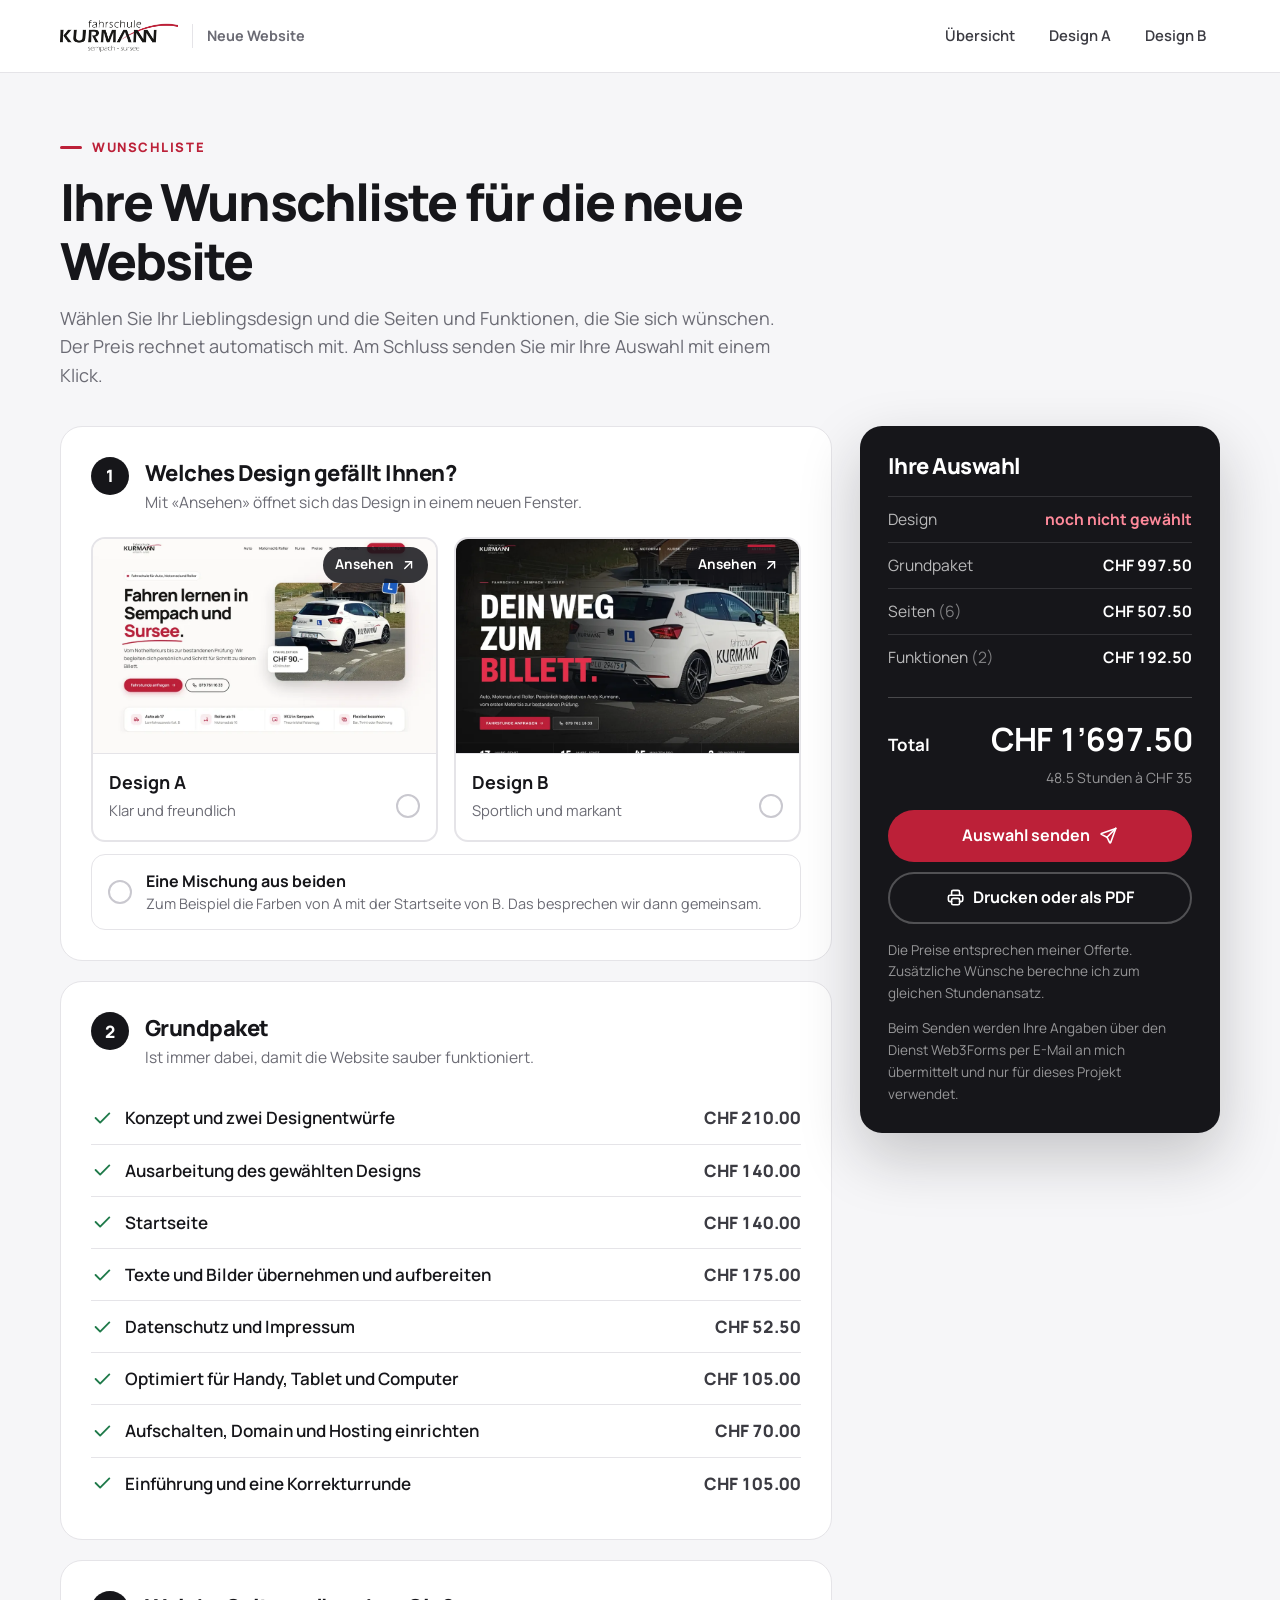
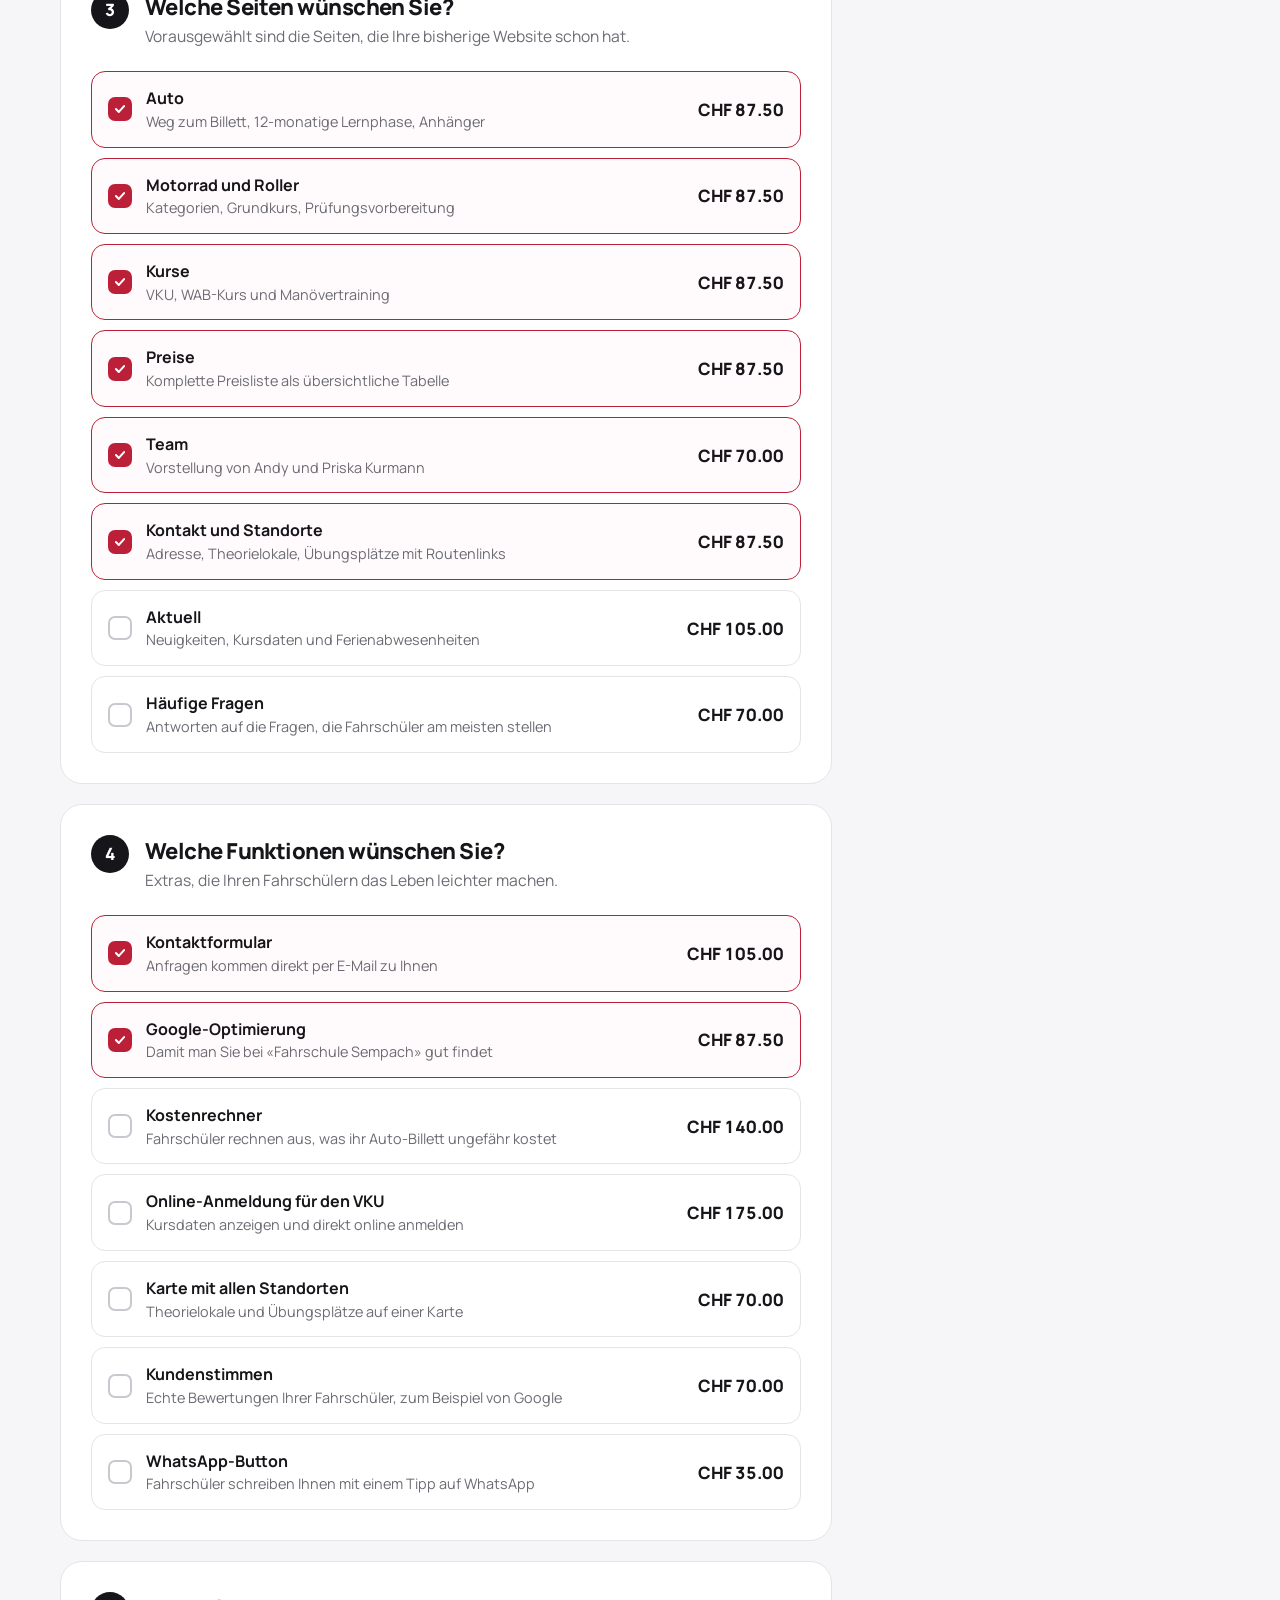
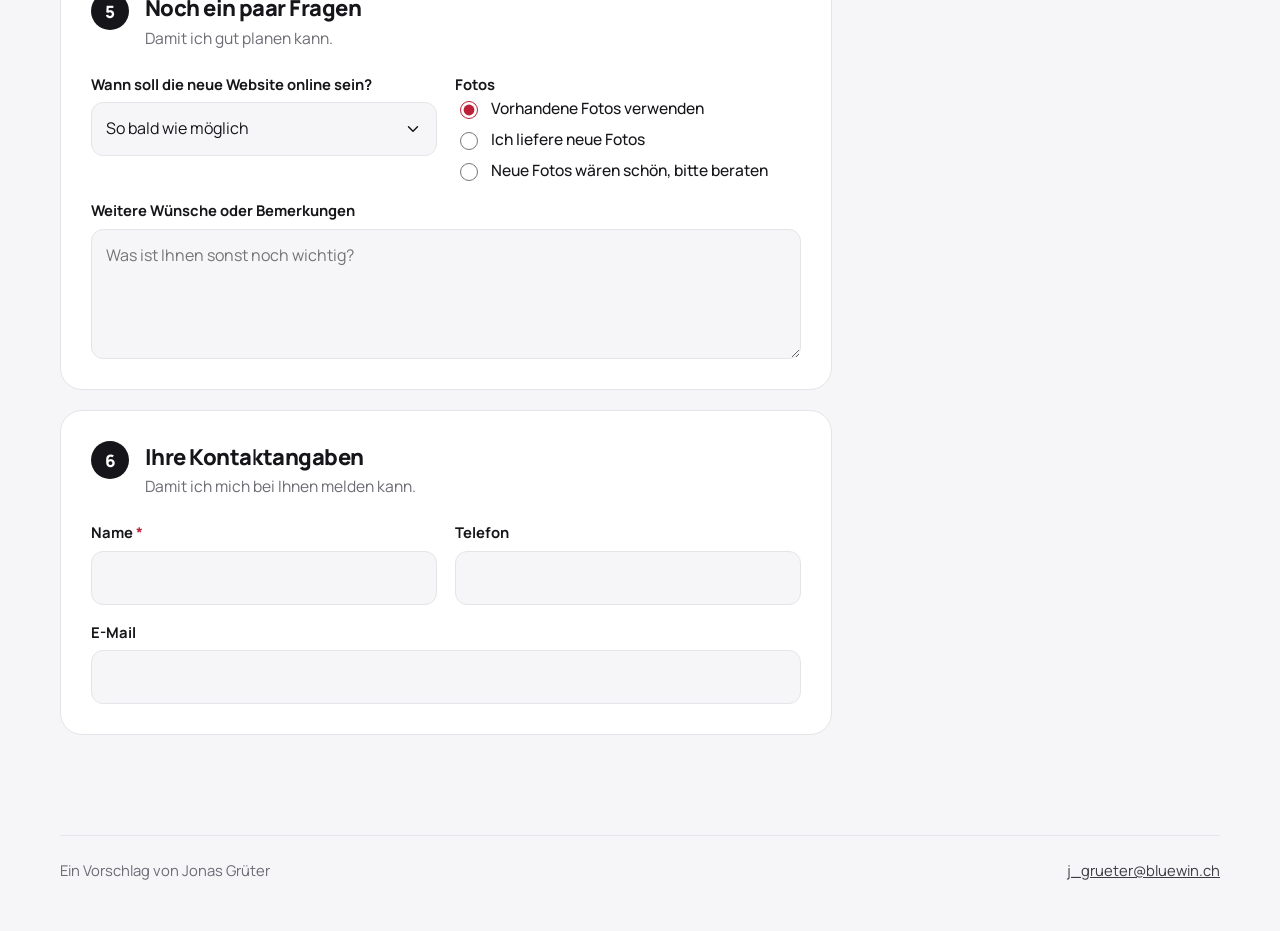
==== commit 7a678c4b: "Wunschliste sendet die Auswahl direkt über Web3Forms Bisher öffnete die Wunschliste nur das E-Mail-P" ====
--- a/wunschliste/index.html
+++ b/wunschliste/index.html
@@ -222,6 +222,7 @@
         </div>
         <div class="status" id="status" role="status" aria-live="polite" hidden></div>
         <p class="sum-note">Die Preise entsprechen meiner Offerte. Zusätzliche Wünsche berechne ich zum gleichen Stundenansatz.</p>
+        <p class="sum-note">Beim Senden werden Ihre Angaben über den Dienst Web3Forms per E-Mail an mich übermittelt und nur für dieses Projekt verwendet.</p>
       </aside>
     </div>
   </main>
--- a/wunschliste/style.css
+++ b/wunschliste/style.css
@@ -116,10 +116,15 @@
 .summary .btn-line { background: transparent; border-color: rgb(255 255 255 / 25%); color: #fff; }
 .summary .btn-line:hover { border-color: #fff; }
 .sum-note { margin-top: 16px; color: rgb(255 255 255 / 55%); font-size: .85rem; }
+.sum-note + .sum-note { margin-top: 8px; }
 .status { margin-top: 16px; padding: 14px 16px; border-radius: 12px; background: var(--green-soft); color: #174d30; font-size: .925rem; }
 .status strong { display: block; margin-bottom: 4px; }
 .status a { color: #174d30; font-weight: 700; }
 .status .btn { margin-top: 10px; padding: .55em 1em; font-size: .9rem; background: #fff; border-color: #174d30; color: #174d30; }
+.status-error { background: var(--red-soft); color: #7a1526; }
+.status-error a { color: #7a1526; }
+.status-error .btn { border-color: #7a1526; color: #7a1526; }
+.sum-actions button:disabled { opacity: .7; cursor: default; transform: none; }
 
 .mbar { display: none; }
 
